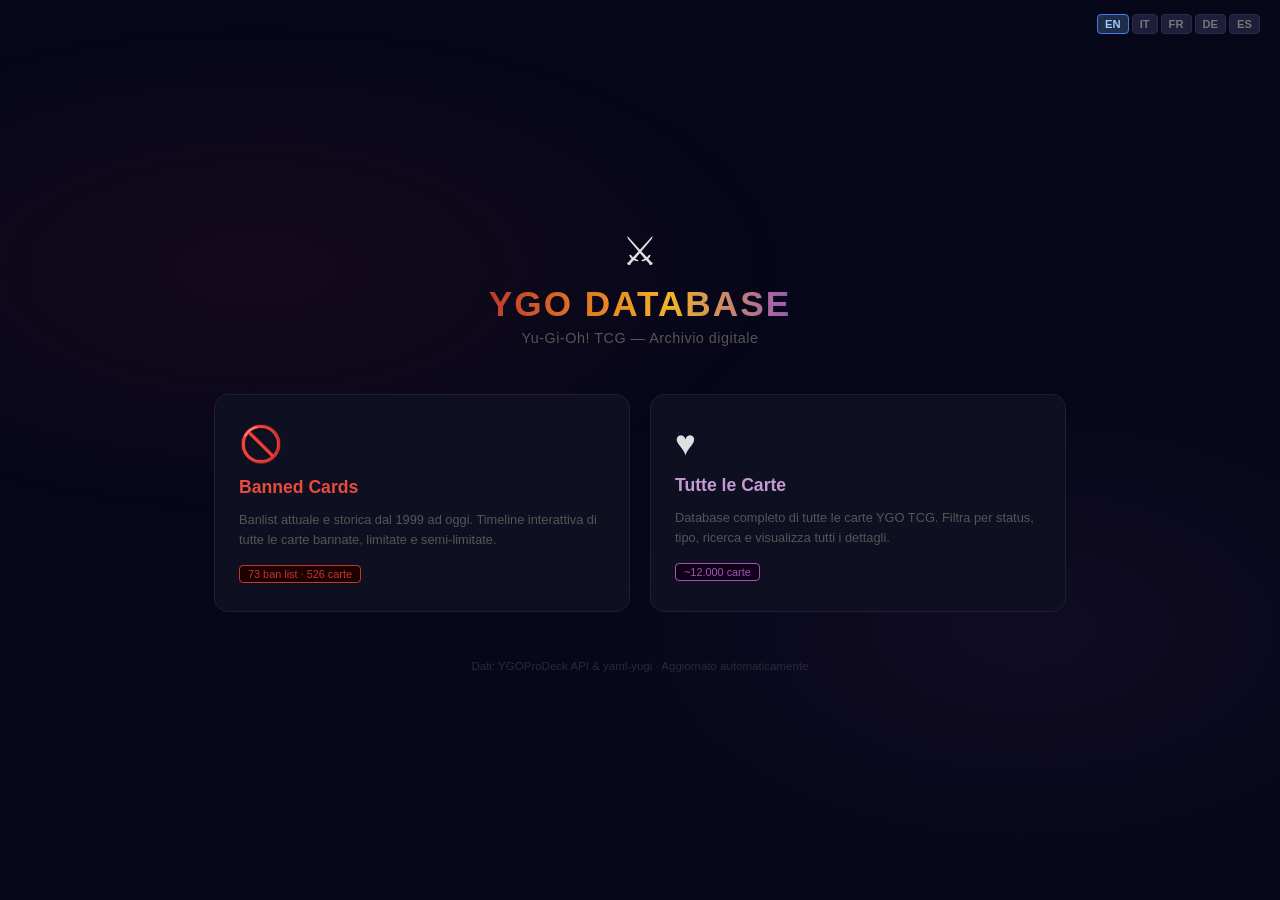
==== index.html @ 9d5bcd95 "Initial deploy: YGO Database web application - index.html: landing page with section cards - banlist" ====
<!DOCTYPE html>
<html lang="it">
<head>
<meta charset="UTF-8">
<meta name="viewport" content="width=device-width, initial-scale=1.0">
<title>YGO Database</title>
<link rel="stylesheet" href="lang.css">
<style>
  * { box-sizing: border-box; margin: 0; padding: 0; }
  body {
    font-family: 'Segoe UI', sans-serif;
    background: #07071a;
    color: #e0e0e0;
    min-height: 100vh;
    display: flex; flex-direction: column;
    align-items: center; justify-content: center;
  }

  /* ── Background subtle pattern ── */
  body::before {
    content: '';
    position: fixed; inset: 0;
    background:
      radial-gradient(ellipse 60% 40% at 20% 30%, rgba(192,57,43,0.07) 0%, transparent 70%),
      radial-gradient(ellipse 50% 40% at 80% 70%, rgba(155,89,182,0.07) 0%, transparent 70%);
    pointer-events: none;
  }

  .container {
    width: 100%; max-width: 900px;
    padding: 40px 24px;
    display: flex; flex-direction: column; align-items: center; gap: 48px;
    position: relative;
  }

  /* ── Logo / title ── */
  .logo-area { text-align: center; }
  .logo-area .star { font-size: 2.5rem; margin-bottom: 10px; }
  .logo-area h1 {
    font-size: 2.2rem; font-weight: 800; letter-spacing: 2px;
    background: linear-gradient(90deg, #c0392b 0%, #e67e22 35%, #f0b429 60%, #9b59b6 100%);
    -webkit-background-clip: text; -webkit-text-fill-color: transparent; background-clip: text;
  }
  .logo-area p { color: #555; font-size: 0.9rem; margin-top: 6px; letter-spacing: 0.5px; }

  /* ── Cards grid ── */
  .sections {
    display: grid;
    grid-template-columns: repeat(auto-fit, minmax(240px, 1fr));
    gap: 20px; width: 100%;
  }

  .section-card {
    background: #0f0f22;
    border: 1px solid #1e1e3a;
    border-radius: 14px;
    padding: 28px 24px;
    text-decoration: none;
    color: inherit;
    display: flex; flex-direction: column; gap: 12px;
    transition: transform 0.18s, border-color 0.18s, box-shadow 0.18s;
    cursor: pointer;
    position: relative; overflow: hidden;
  }
  .section-card::before {
    content: '';
    position: absolute; inset: 0;
    opacity: 0; transition: opacity 0.18s;
    border-radius: 14px;
  }
  .section-card:hover { transform: translateY(-3px); }

  .section-card.banned::before  { background: radial-gradient(ellipse at top left, rgba(192,57,43,0.12), transparent 70%); }
  .section-card.cards::before   { background: radial-gradient(ellipse at top left, rgba(155,89,182,0.12), transparent 70%); }

  .section-card:hover::before   { opacity: 1; }
  .section-card.banned:hover  { border-color: #c0392b; box-shadow: 0 4px 24px rgba(192,57,43,0.18); }
  .section-card.cards:hover   { border-color: #9b59b6; box-shadow: 0 4px 24px rgba(155,89,182,0.18); }

  .section-icon { font-size: 2.2rem; }
  .section-name { font-size: 1.1rem; font-weight: bold; }
  .section-card.banned .section-name { color: #e74c3c; }
  .section-card.cards  .section-name { color: #c39bd3; }
  .section-desc { font-size: 0.8rem; color: #555; line-height: 1.5; }
  .section-tag {
    display: inline-block; margin-top: 4px;
    font-size: 0.68rem; padding: 2px 8px; border-radius: 4px;
    align-self: flex-start;
  }
  .section-card.banned .section-tag { background: #1e0000; color: #c0392b; border: 1px solid #c0392b; }
  .section-card.cards  .section-tag { background: #120018; color: #9b59b6; border: 1px solid #9b59b6; }

  /* ── Footer ── */
  footer { color: #2a2a3a; font-size: 0.72rem; text-align: center; }
  #lang-wrap { position: fixed; top: 14px; right: 20px; z-index: 10; }
</style>
</head>
<body>
<div id="lang-wrap"><div id="lang-container"></div></div>

<div class="container">

  <div class="logo-area">
    <div class="star">&#9876;</div>
    <h1>YGO DATABASE</h1>
    <p>Yu-Gi-Oh! TCG — Archivio digitale</p>
  </div>

  <div class="sections">

    <a class="section-card banned" href="banlist_timeline.html">
      <div class="section-icon">&#128683;</div>
      <div class="section-name">Banned Cards</div>
      <div class="section-desc">
        Banlist attuale e storica dal 1999 ad oggi.
        Timeline interattiva di tutte le carte bannate, limitate e semi-limitate.
      </div>
      <span class="section-tag">73 ban list · 526 carte</span>
    </a>

    <a class="section-card cards" href="cards.html">
      <div class="section-icon">&#9829;</div>
      <div class="section-name">Tutte le Carte</div>
      <div class="section-desc">
        Database completo di tutte le carte YGO TCG.
        Filtra per status, tipo, ricerca e visualizza tutti i dettagli.
      </div>
      <span class="section-tag">~12.000 carte</span>
    </a>

  </div>

  <footer>Dati: YGOProDeck API &amp; yaml-yugi · Aggiornato automaticamente</footer>

</div>

<script src="lang.js"></script>
<script>initLangSwitcher('lang-container');</script>
</body>
</html>
---- lang.css ----
/* YGO shared lang switcher styles — included by lang.js pages */
.ygo-lang-btn {
  background: #1e1e3a; color: #777; border: 1px solid #2a2a4a;
  border-radius: 4px; padding: 3px 7px; font-size: 0.7rem;
  cursor: pointer; transition: all 0.12s; font-weight: bold;
}
.ygo-lang-btn:hover { background: #2a2a4a; color: #ccc; }
.ygo-lang-btn.ygo-lang-active { background: #1e2e4a; border-color: #4a7adf; color: #a0c8ff; }
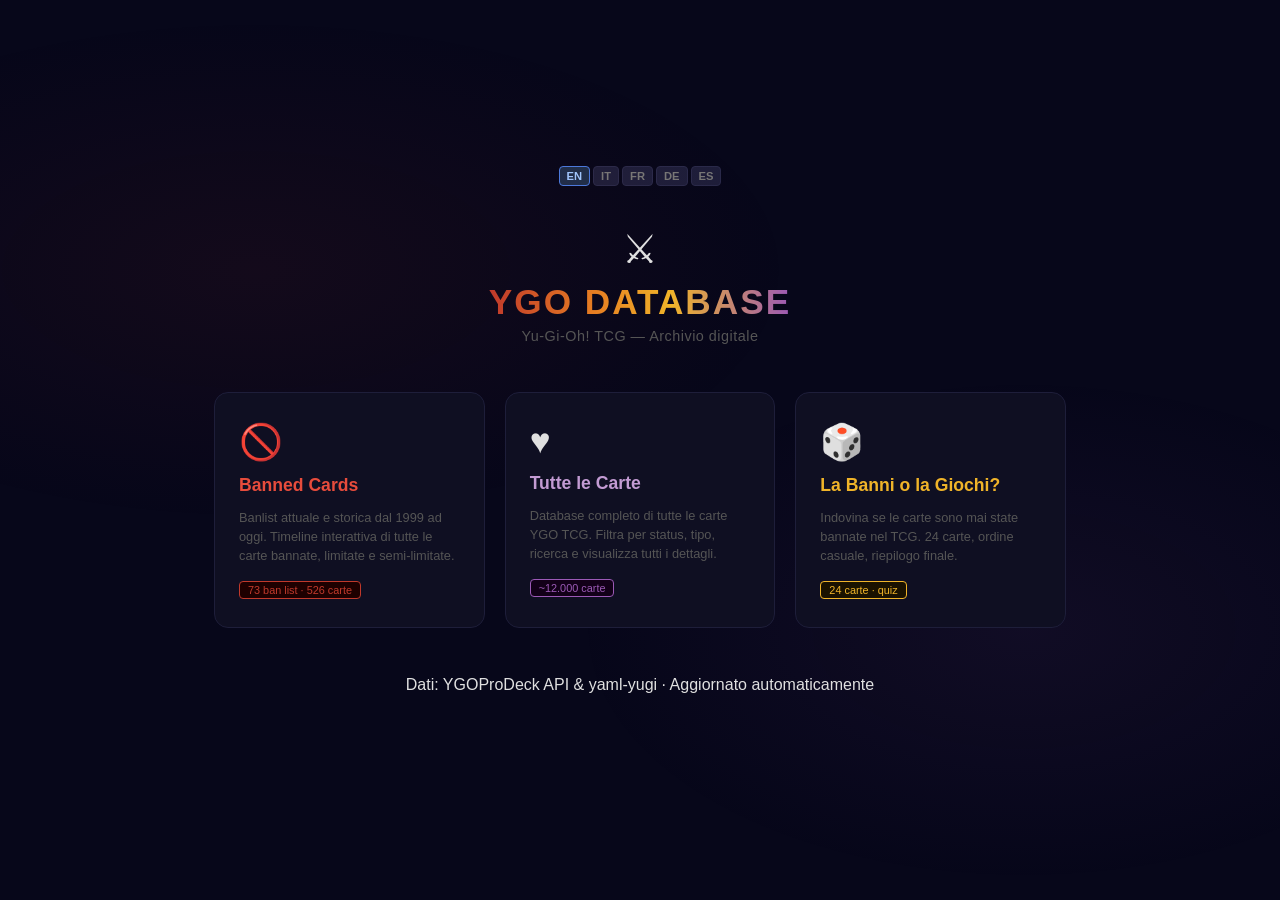
==== commit 0d09e611: "Add game page + update index and lang module - game.html: 'La Banni o la Giochi?' quiz with 24 cards" ====
--- a/index.html
+++ b/index.html
@@ -91,8 +91,10 @@
   .section-card.cards  .section-tag { background: #120018; color: #9b59b6; border: 1px solid #9b59b6; }
 
   /* ── Footer ── */
-  footer { color: #2a2a3a; font-size: 0.72rem; text-align: center; }
-  #lang-wrap { position: fixed; top: 14px; right: 20px; z-index: 10; }
+  .section-card.game::before   { background: radial-gradient(ellipse at top left, rgba(240,180,41,0.1), transparent 70%); }
+  .section-card.game:hover  { border-color: #f0b429; box-shadow: 0 4px 24px rgba(240,180,41,0.18); }
+  .section-card.game  .section-name { color: #f0b429; }
+  .section-card.game  .section-tag  { background: #1a1200; color: #f0b429; border: 1px solid #f0b429; }
 </style>
 </head>
 <body>
@@ -128,6 +130,16 @@
       <span class="section-tag">~12.000 carte</span>
     </a>
 
+    <a class="section-card game" href="game.html">
+      <div class="section-icon">&#127922;</div>
+      <div class="section-name">La Banni o la Giochi?</div>
+      <div class="section-desc">
+        Indovina se le carte sono mai state bannate nel TCG.
+        24 carte, ordine casuale, riepilogo finale.
+      </div>
+      <span class="section-tag">24 carte · quiz</span>
+    </a>
+
   </div>
 
   <footer>Dati: YGOProDeck API &amp; yaml-yugi · Aggiornato automaticamente</footer>
